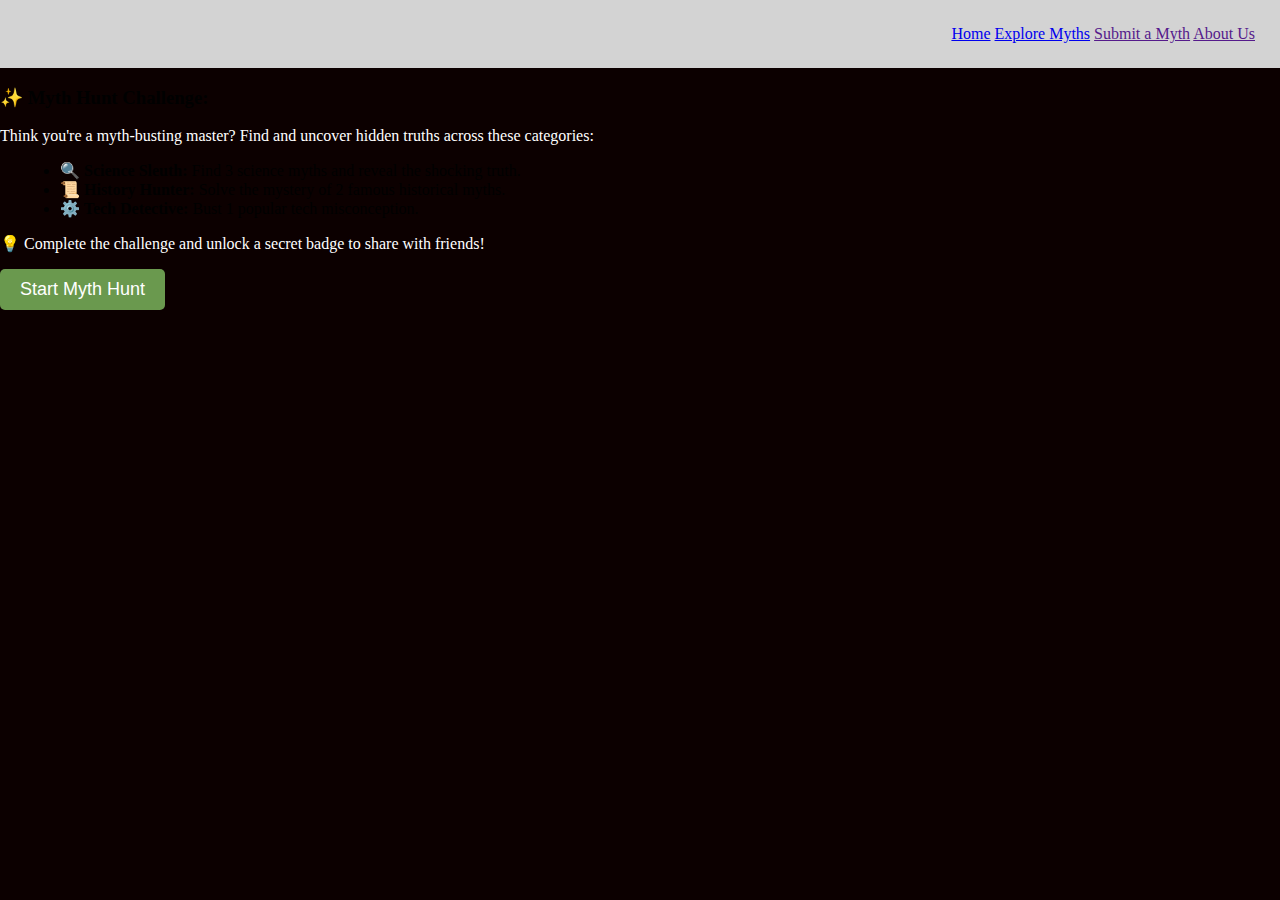
==== Explore Myths.html @ 2bb42fe9 "Automatic commit before Assistant edits" ====
<!DOCTYPE html>
<html>
<link rel="stylesheet" href="style.css">

<title> Myth Busters HQ </title>
<nav>
    <a href="index.html">Home</a>
    <a href="Explore Myths.html">Explore Myths</a>
    <a href=>Submit a Myth</a>
    <a href=>About Us</a>
</nav>
    <div class="special-section">
      <h3 style="color= white"><strong>✨ Myth Hunt Challenge:</strong></h3>
      <p>Think you're a myth-busting master? Find and uncover hidden truths across these categories:</p>
      <ul style="text-align: left; margin: 10px 20px;">
        <li><strong>🔍 Science Sleuth:</strong> Find 3 science myths and reveal the shocking truth.</li>
        <li><strong>📜 History Hunter:</strong> Solve the mystery of 2 famous historical myths.</li>
        <li><strong>⚙️ Tech Detective:</strong> Bust 1 popular tech misconception.</li>
      </ul>
      <p>💡 Complete the challenge and unlock a secret badge to share with friends!</p>
      <button style="padding: 10px 20px; background-color: #6a994e; border: none; border-radius: 5px; color: white; font-size: 18px; cursor: pointer;">Start Myth Hunt</button>
    </div>
---- style.css ----
html, body {
  height: 100%;
  width: 100%;
  background-color: rgb(12, 0, 0);
  margin: 0; /* Removes default browser margin */
  padding: 0;
}
nav {
  text-align:right ;
  float: center;
  background:lightgray;
  padding: 25px;
}
header {
  background-color: rgb(226, 97, 70);
  padding: 30px;
  padding-bottom:10px;
  text-align: center;
  font-size: 15px;
}

h1 {
  color: whitesmoke;
  text-align: center;
}

h2 {
  color: navajowhite;
  text-align: center;
}

.myth-breaking-section {
  display: flex;
  align-items: flex-start;
  gap: 20px; /* Adds spacing between image and text */
  margin: 20px; /* Adds spacing around the section */
}

.myth-image {
  width: 600px; 
  height:550px;
  margin-top: 20px;
  margin-left:50px;
  padding-right:20px;
}

.myth-content {
  display: flex;
  flex-direction: column; /* Stack "What is myth?" and "Break a myth" vertically */
  gap: 20px; /* Space between the sections */
  color: white;
  margin-top: 30px;
  margin-right: 60px;
}

.myth-description {
  font-size: 1.2em;
  color: white; /* Adjusted for better readability on dark background */
  margin-left: 20px; /* Aligns with image */
}

.myth-description h2 {
  margin: 0;
  padding-left: 20px;
  margin-top: 20px;
  margin-bottom: 20px;
}

.myth-description p {
  margin: 0;
  padding-left: 20px; /* Aligns with heading */
}

p {
  color: white;
}
.text-box-container {
  display: flex;
  flex-direction: row;
  gap: 20px; /* Adjust spacing between boxes */
}
.text-box {
  background-color:rgb(200, 91, 50); 
  color: #ffffff; /* White text */
  padding: 20px; 
  padding-bottom: 80px;
  padding-left:30px;
  padding-right:30px;
  margin: 40px ;
  margin-top:20px;/* Center boxes with space around */
  border-radius: 10px; /* Rounded corners */
  width: 80%; /* Box width */
  max-width: 600px; /* Limit box width on large screens */
  text-align: center; /* Center-align text */
  box-shadow: 0 5px 8px rgba(153, 0, 0, 0.3); /* Soft shadow for depth */
}

.text-box h3 {
  margin-bottom: 10px; /* Spacing below heading */
  font-size: 40px; /* Adjust heading size */
}

.text-box p {
  font-size: 30px; /* Adjust paragraph text size */
  margin: 0;
  padding: 0;
  word-wrap: break-word; 
}
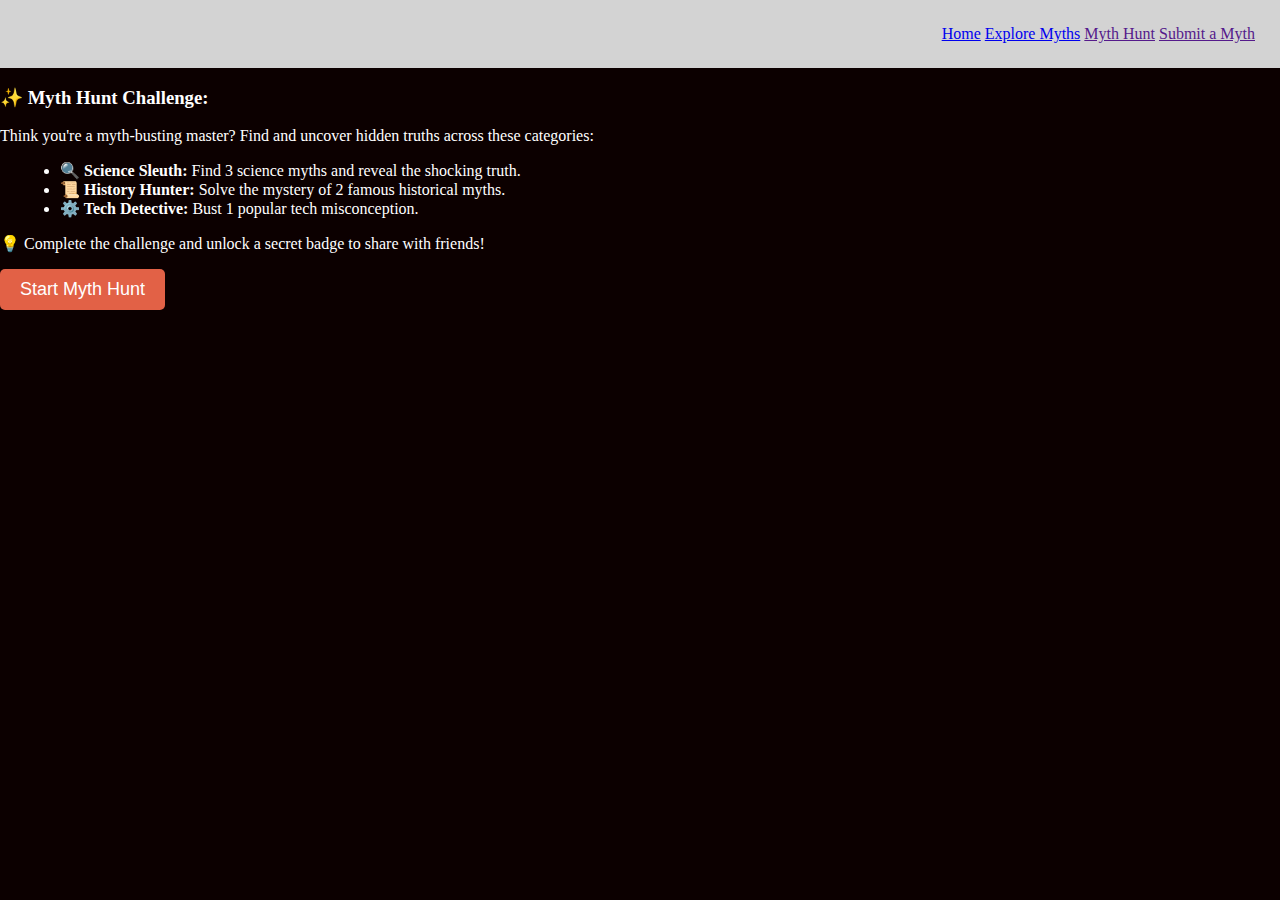
==== commit 680b615b: "Automatic commit before Assistant edits" ====
--- a/Explore Myths.html
+++ b/Explore Myths.html
@@ -6,17 +6,17 @@
 <nav>
     <a href="index.html">Home</a>
     <a href="Explore Myths.html">Explore Myths</a>
+    <a href=>Myth Hunt</a>
     <a href=>Submit a Myth</a>
-    <a href=>About Us</a>
 </nav>
     <div class="special-section">
-      <h3 style="color= white"><strong>✨ Myth Hunt Challenge:</strong></h3>
+    <h3 style="color: white"><strong>✨ Myth Hunt Challenge:</strong></h3>
       <p>Think you're a myth-busting master? Find and uncover hidden truths across these categories:</p>
       <ul style="text-align: left; margin: 10px 20px;">
-        <li><strong>🔍 Science Sleuth:</strong> Find 3 science myths and reveal the shocking truth.</li>
-        <li><strong>📜 History Hunter:</strong> Solve the mystery of 2 famous historical myths.</li>
-        <li><strong>⚙️ Tech Detective:</strong> Bust 1 popular tech misconception.</li>
+        <li style="color: white"><strong style="color: white">🔍 Science Sleuth:</strong> Find 3 science myths and reveal the shocking truth.</li>
+        <li style="color: white"><strong style="color: white">📜 History Hunter:</strong> Solve the mystery of 2 famous historical myths.</li>
+        <li style="color: white"><strong style="color: white">⚙️ Tech Detective:</strong> Bust 1 popular tech misconception.</li>
       </ul>
       <p>💡 Complete the challenge and unlock a secret badge to share with friends!</p>
-      <button style="padding: 10px 20px; background-color: #6a994e; border: none; border-radius: 5px; color: white; font-size: 18px; cursor: pointer;">Start Myth Hunt</button>
+      <button style="padding: 10px 20px; background-color:  rgb(226, 97, 70); border: none; border-radius: 5px; color: white; font-size: 18px; cursor: pointer;">Start Myth Hunt</button>
     </div>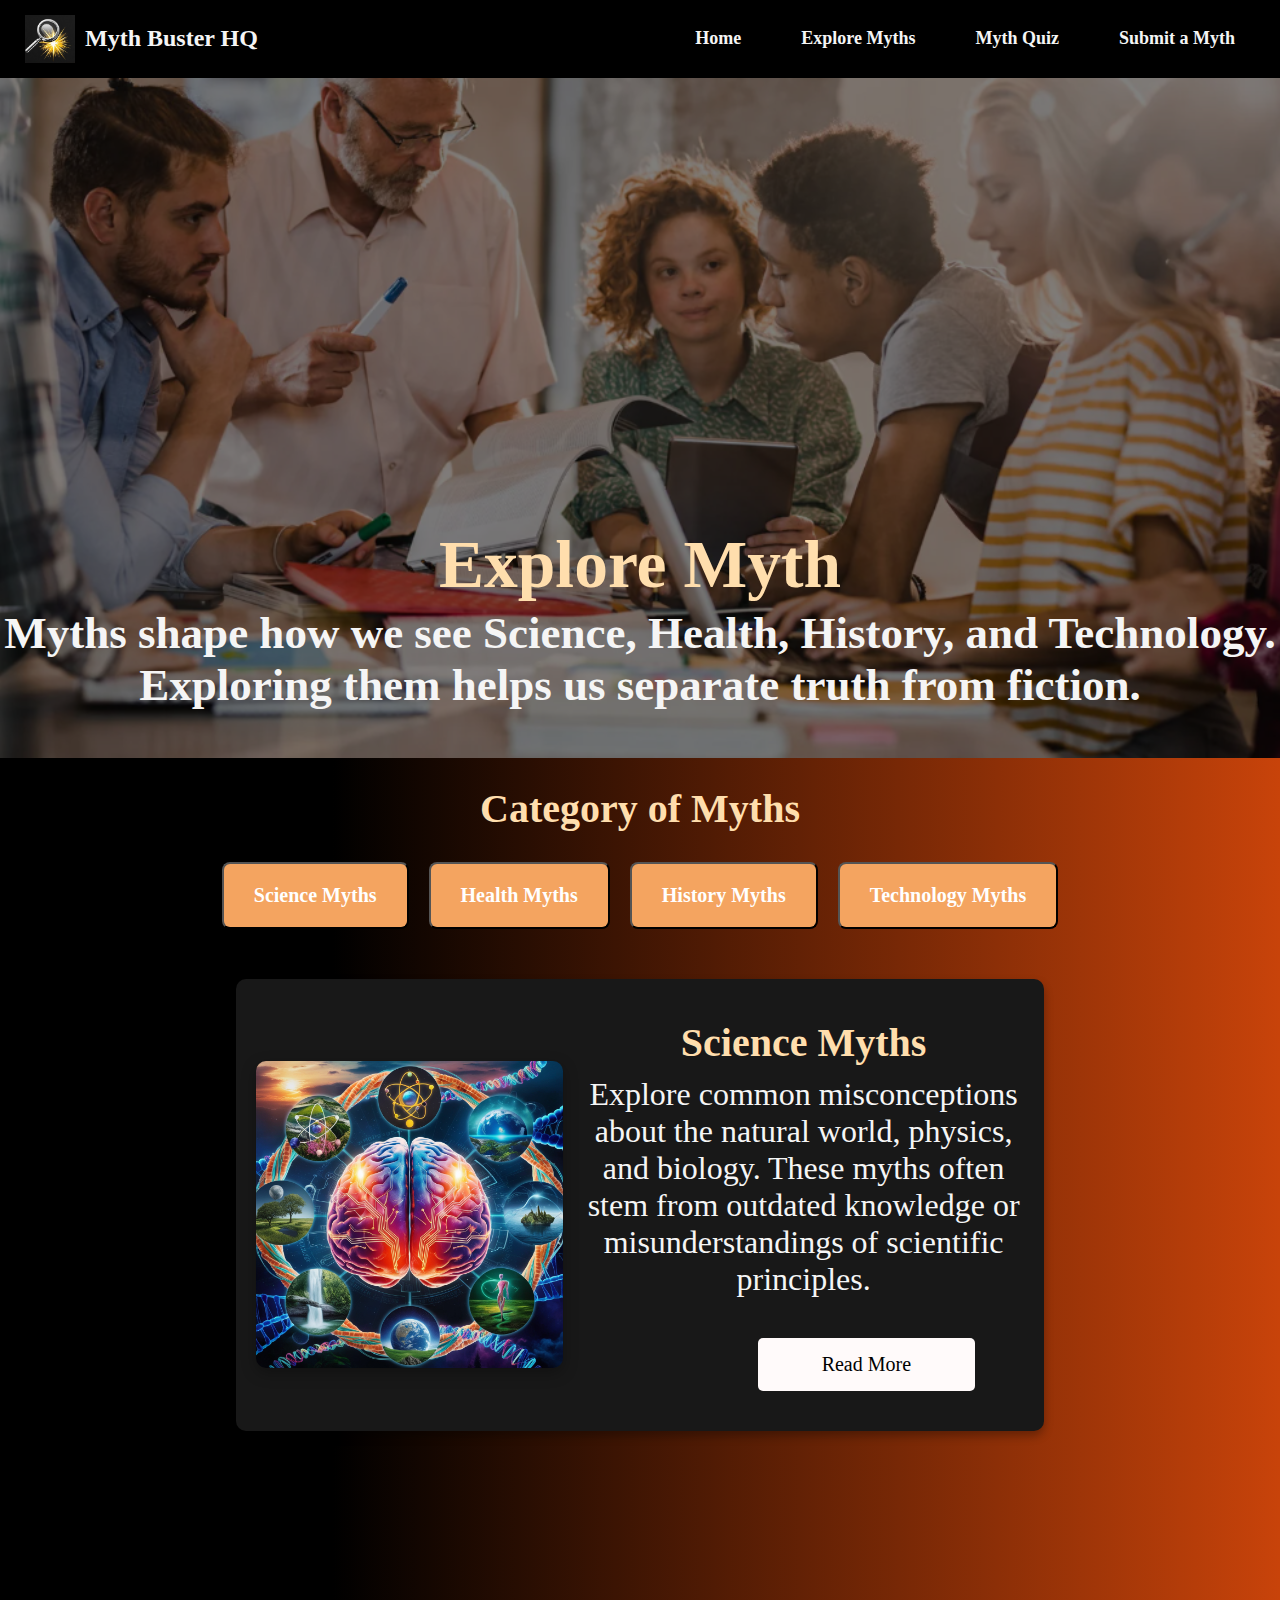
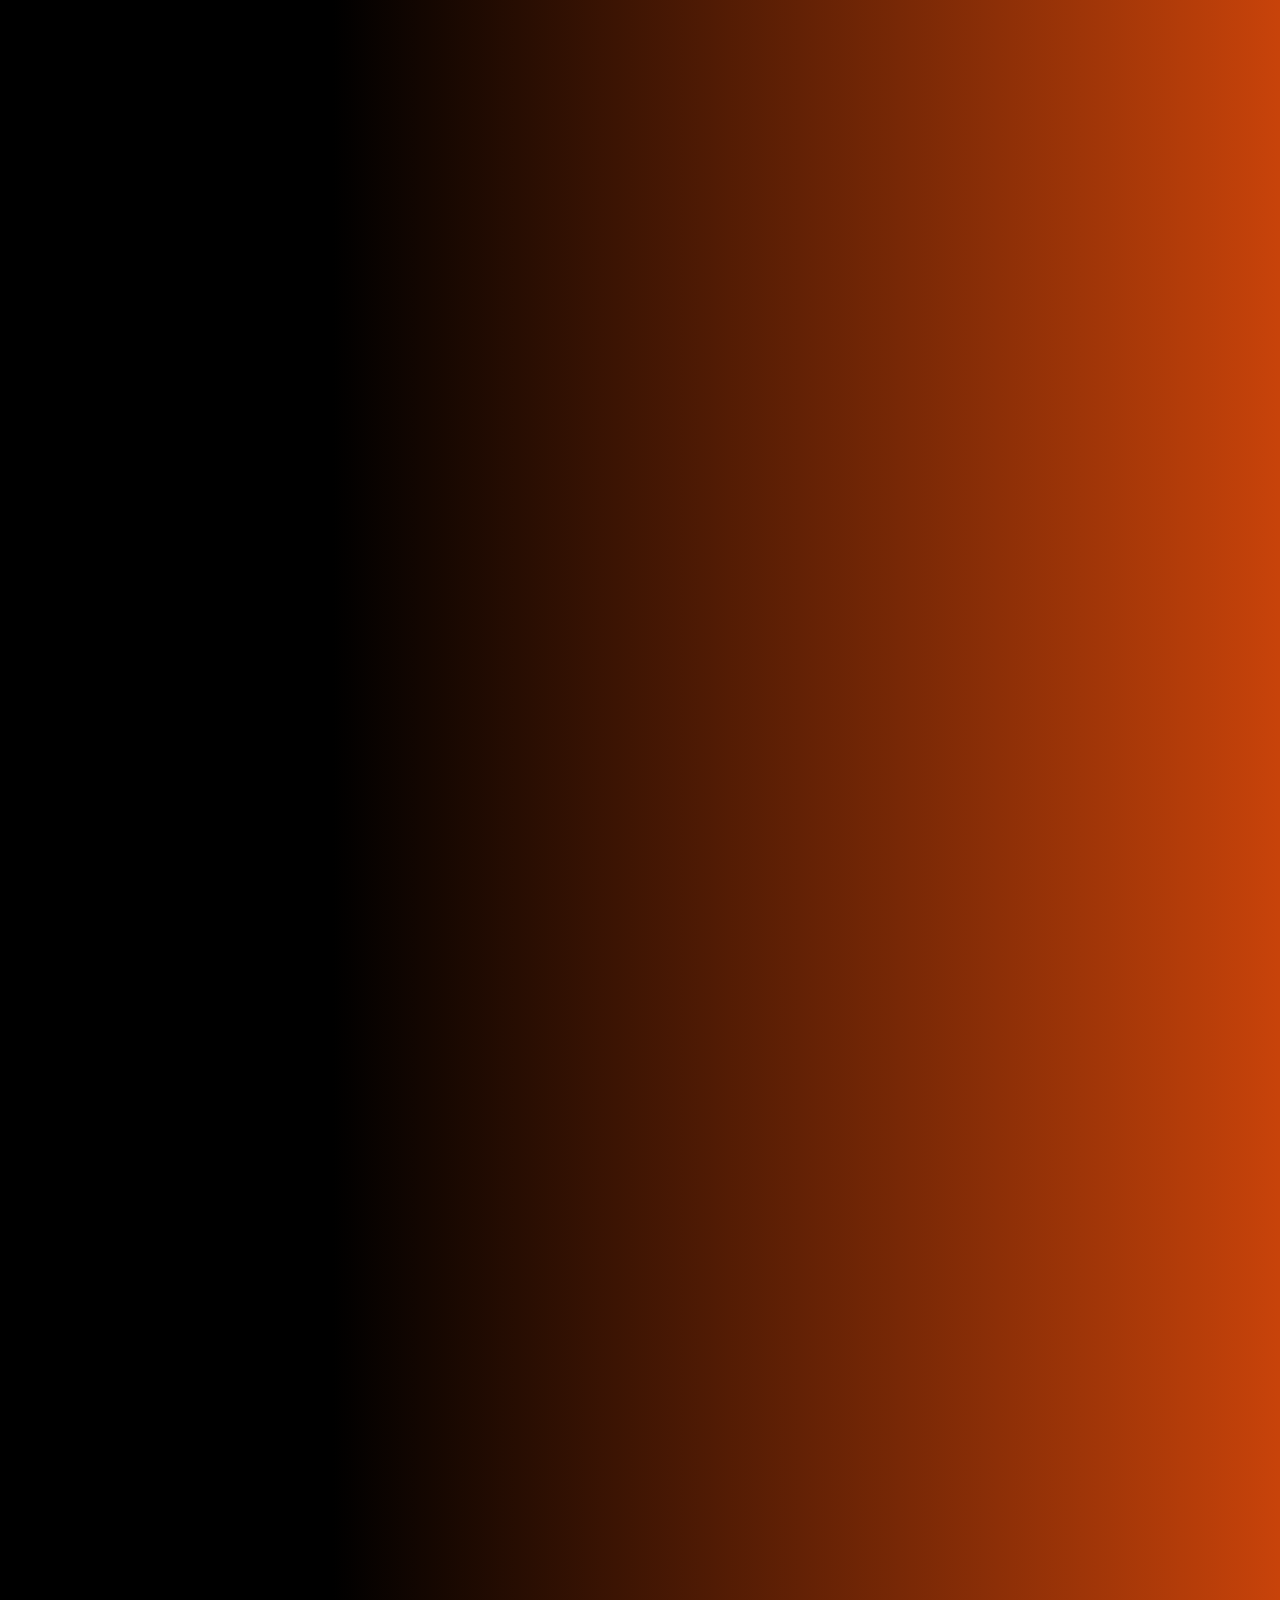
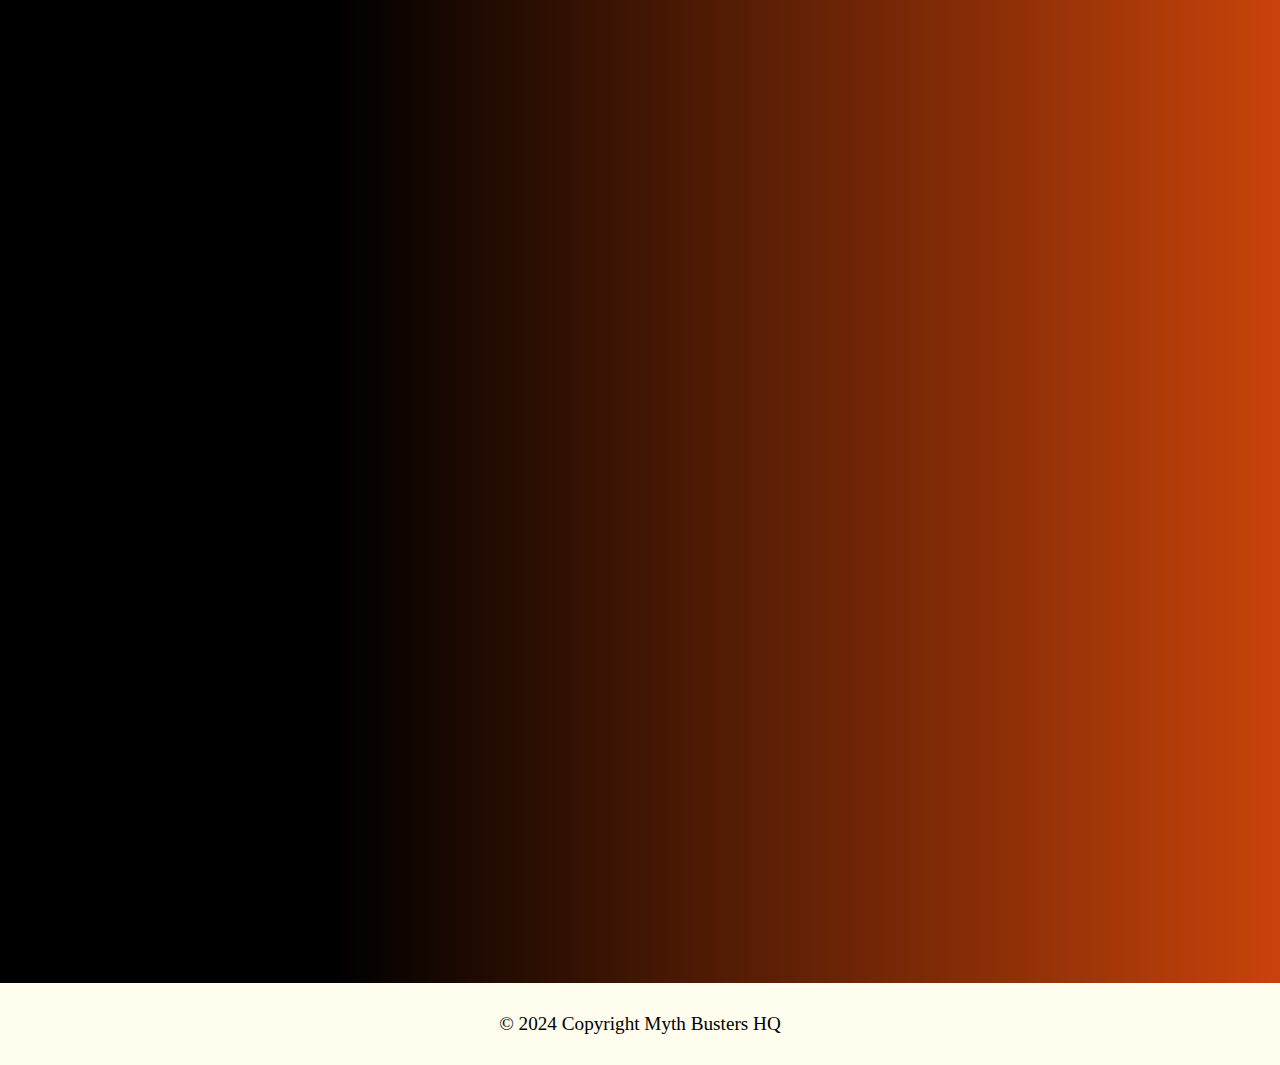
==== commit 8a948b1b: "Initial commit" ====
--- a/Explore Myths.html
+++ b/Explore Myths.html
@@ -1,22 +1,183 @@
 <!DOCTYPE html>
 <html>
 <link rel="stylesheet" href="style.css">
+<nav>
+  <div class="logo-container">
+    <img src="img/logo.png" alt="Myth Buster Logo" class="logo">
+    <span class="site-title">Myth Buster HQ</span>
+  </div>
+  <div class="nav-links">
+  <a href="index.html" class="hover-underline-animation">Home</a>
+  <a href="Explore Myths.html" class="hover-underline-animation">Explore Myths</a>
+  <a href="Myth Hunt.html" class="hover-underline-animation">Myth Quiz</a>
+  <a href="Submit a Myth.html" class="hover-underline-animation">Submit a Myth</a>
+</div>
+</nav>
+<style>
+  header {
+  background-image: url('img/mythheader.png');
+  background-size: cover;
+  background-repeat: no-repeat; /* Prevents tiling */
+  background-color: rgba(0, 0, 0, 0.5); /* Adds a dark transparent overlay */
+  background-blend-mode: overlay; /* Blends the dark overlay with the image */
+  margin-top:0px;
+  padding: 25px;
+  padding-top: 30px;
+  padding-bottom:650px;
+  text-align: center;
+  font-size: 15px;
+  font-weight: bold;
+  height: auto;
+  position: relative;
+}
+.headertext2 h1{
+  position: absolute;
+  top: 65%;
+  left: 50%;
+  transform: translate(-50%, -50%);
+}
+.headertext2 h2{
+position: absolute;
+top: 80%;
+left: 50%;
+transform: translate(-50%, -50%);
+width: 100%; 
+padding: 20px;
+}
+</style>
 
-<title> Myth Busters HQ </title>
-<nav>
-    <a href="index.html">Home</a>
-    <a href="Explore Myths.html">Explore Myths</a>
-    <a href=>Myth Hunt</a>
-    <a href=>Submit a Myth</a>
-</nav>
-    <div class="special-section">
-    <h3 style="color: white"><strong>✨ Myth Hunt Challenge:</strong></h3>
-      <p>Think you're a myth-busting master? Find and uncover hidden truths across these categories:</p>
-      <ul style="text-align: left; margin: 10px 20px;">
-        <li style="color: white"><strong style="color: white">🔍 Science Sleuth:</strong> Find 3 science myths and reveal the shocking truth.</li>
-        <li style="color: white"><strong style="color: white">📜 History Hunter:</strong> Solve the mystery of 2 famous historical myths.</li>
-        <li style="color: white"><strong style="color: white">⚙️ Tech Detective:</strong> Bust 1 popular tech misconception.</li>
-      </ul>
-      <p>💡 Complete the challenge and unlock a secret badge to share with friends!</p>
-      <button style="padding: 10px 20px; background-color:  rgb(226, 97, 70); border: none; border-radius: 5px; color: white; font-size: 18px; cursor: pointer;">Start Myth Hunt</button>
-    </div>+<header>
+  <title> Myth Busters HQ </title>
+  <div class="headertext2">
+  <h1 style="text-align:center; font-size:450%;color: navajowhite;">Explore Myth</h1>
+  <h2 style="text-align:center; font-size:300%;color: whitesmoke;">Myths shape how we see Science, Health, History, and Technology.<br> Exploring them helps us separate truth from fiction.</br>
+  </h2></div>
+</header>
+  <body>
+      <main>
+        <h1 style="font-size:250%;color: navajowhite;gap:10px;">Category of Myths</h1>
+        <div class="category-buttons">
+          <button class="btn" onclick="changeContent('science')">Science Myths</button>
+          <button class="btn" onclick="changeContent('health')">Health Myths</button>
+          <button class="btn" onclick="changeContent('history')">History Myths</button>
+          <button class="btn" onclick="changeContent('technology')">Technology Myths</button>
+        </div>
+        <div class="content">
+          <img id="category-image" src="science.jpg" alt="Science Image">
+          <div class="text-content">
+            <h2 id="category-title">Science Myths</h2>
+            <p id="category-description">
+              Explore common misconceptions about the natural world, physics, and biology. These myths often stem from outdated knowledge or misunderstandings of scientific principles.
+            </p>
+            <a id="readmore-link" href="https://www.osc.org/popular-science-myths-debunked-clearing-up-misconceptions/" class="readmore" target="_blank">Read More</a>
+          </div>
+        </div>
+      </main>
+      
+      <script>
+        function changeContent(category) {
+          const title = document.getElementById('category-title');
+          const description = document.getElementById('category-description');
+          const image = document.getElementById('category-image');
+          const readMoreLink = document.getElementById('readmore-link'); // Select the Read More link
+      
+          if (category === 'science') {
+            title.textContent = 'Science Myths';
+            description.textContent =
+              'Explore common misconceptions about the natural world, physics, and biology. These myths often stem from outdated knowledge or misunderstandings of scientific principles.';
+            image.src = 'science.jpg';
+            image.alt = 'Science Image';
+            readMoreLink.href = 'https://www.osc.org/popular-science-myths-debunked-clearing-up-misconceptions/';
+          } else if (category === 'health') {
+            title.textContent = 'Health Myths';
+            description.textContent =
+              'Delve into widely believed health and wellness misconceptions, often perpetuated by misinformation or fear. Learn what science really says about your body and health habits.';
+            image.src = 'health.jpg';
+            image.alt = 'Health Image';
+            readMoreLink.href = 'https://www.mountelizabeth.com.sg/health-plus/article/10-health-myths-debunked';
+          } else if (category === 'history') {
+            title.textContent = 'History Myths';
+            description.textContent =
+              'Uncover myths that distort historical events or figures. These arise from exaggerations, misinterpretations, or myths perpetuated over time.';
+            image.src = 'history.jpg';
+            image.alt = 'History Image';
+            readMoreLink.href = 'https://www.thoughtco.com/top-historical-myths-debunked-1221615';
+          } else if (category === 'technology') {
+            title.textContent = 'Technology Myths';
+            description.textContent =
+              'Discover myths about how technology works and its impact on our lives. These often come from fears of new advancements or a lack of understanding.';
+            image.src = 'technology.jpg';
+            image.alt = 'Technology Image';
+            readMoreLink.href = 'https://connectedplatforms.com.au/tech-myths-that-still-persist/';
+          }
+        }
+      </script>
+      
+<div class="description">
+  <h1 style="font-size:250%;">Science</h1>
+   <p style="font-size:200%"><strong>Lightning never strikes the same place twice</strong><br>
+   Truth: Lightning frequently strikes the same location, especially tall structures like skyscrapers or trees.</p>
+   <p style="font-size:200%"><strong>Sugar causes hyperactivity in children</strong><br>
+   Truth: Studies have shown no direct link between sugar consumption and hyperactivity.</p>
+   <p style="font-size:200%"><strong>Vaccines cause autism</strong><br>
+  Truth: Numerous scientific studies have proven no connection between vaccines and autism.</p>
+</div>
+<div class="description">
+  <h1 style="font-size:250%;">Health</h1>
+    <p style="font-size:200%"><strong>Eating carrots improves your eyesight</strong> <br>
+    Truth: While carrots contain vitamin A, which is essential for eye health, they won’t dramatically enhance vision.</p>
+    <p style="font-size:200%"><strong>Shaving hair makes it grow back thicker</strong> <br>
+    Truth: Hair appears thicker due to the blunt ends after shaving, not because it grows back denser.</p>
+    <p style="font-size:200%"><strong>You need to drink eight glasses of water a day</strong> <br>
+   Truth:Water intake varies by individual needs, and many foods and drinks contribute to hydration.</p>
+</div>
+<div class="description">
+   <h1 style="font-size:250%;">History</h1>
+    <p style="font-size:200%"><strong>Vikings wore horned helmets</strong><br>
+    Truth: There’s no evidence that Vikings wore horned helmets; this image comes from 19th-century opera.</p>
+    <p style="font-size:200%"><strong>Napoleon was very short</strong><br>
+    Truth:  Napoleon was of average height for his time; the myth arose from confusion over French and British measurement units.</p>
+    <p style="font-size:200%"><strong>Einstein failed math as a child</strong><br>
+   Truth: Einstein excelled in math and physics from a young age.</p>
+</div>
+<div class="description">
+   <h1 style="font-size:250%;">Technology</h1>
+     <p style="font-size:200%"><strong>Macs can't get viruses</strong> <br>
+     Truth: Macs are susceptible to malware and viruses, just like other computers, although less frequently targeted.</p>
+     <p style="font-size:200%"><strong>Charging your phone overnight damages the battery</strong> <br>
+     Truth: Modern smartphones are designed to stop charging once the battery is full.</p>
+     <p style="font-size:200%"><strong> Private browsing mode keeps you completely anonymous </strong> <br>
+    Truth:Private browsing only hides your activity locally, not from your internet service provider or websites.</p>
+</div>
+<script>
+  document.querySelectorAll('.description').forEach(element => {
+  element.addEventListener('mouseover', () => {
+    element.style.opacity = '1';
+    element.style.transform = 'translateY(0)';
+    element.style.transition = 'opacity 0.8s ease, transform 0.8s ease';
+  });
+});
+</script>
+<button onclick="topFunction()" id="myBtn" title="Go to top">^</button>
+<script>
+  let mybutton = document.getElementById("myBtn");
+  window.onscroll = function() {scrollFunction()};
+  
+  function scrollFunction() {
+    if (document.body.scrollTop > 20 || document.documentElement.scrollTop > 20) {
+      mybutton.style.display = "block";
+    } else {
+      mybutton.style.display = "none";
+    }
+  }
+  // When the user clicks on the button, scroll to the top of the document
+  function topFunction() {
+    document.body.scrollTop = 0;
+    document.documentElement.scrollTop = 0;
+  }
+  </script>
+
+   <div style="background-color:rgb(255, 254, 238);font-size:120%;text-align:center;padding:30px;margin-top:10px;">©
+    2024 Copyright Myth Busters HQ</div>
+  </body>
+</html>
--- a/style.css
+++ b/style.css
@@ -1,26 +1,108 @@
 html, body {
   height: 100%;
   width: 100%;
-  background-color: rgb(12, 0, 0);
-  margin: 0; /* Removes default browser margin */
-  padding: 0;
-}
+background: rgb(0,0,0);
+background: linear-gradient(90deg, rgba(0,0,0,1) 26%, rgba(200,67,10,1) 100%, rgba(173,91,27,1) 100%, rgba(0,212,255,1) 100%);
+margin: 0;
+padding: 0;
+}
+
 nav {
-  text-align:right ;
-  float: center;
-  background:lightgray;
+  display: flex; /* Flexbox for aligning items horizontally */
+  align-items: center; /* Vertically align items */
+  justify-content: space-between;
+  background: black;
+  padding: 15px 25px;
+  position: relative; /* Ensure the navbar stays at the top */
+  z-index: 2;
+}
+.logo-container {
+  display: flex; /* Flexbox to align the logo and title horizontally */
+  align-items: center; /* Vertically center the logo and title */
+}
+
+.logo {
+  width: 50px;
+  height: auto;
+  margin-right: 10px; /* Space between the logo and title */
+}
+
+.site-title {
+  font-size: 24px;
+  font-weight: bold;
+  color: whitesmoke;
+}
+.nav-links {
+  display: flex; /* Flexbox for horizontal layout of links */
+  gap: 20px; /* Add consistent spacing between the links */
+}
+
+nav a {
+  color: whitesmoke;
+  text-decoration: none;
+  padding: 10px 20px;
+  font-size: 18px;
+  font-weight: bold;
+  transition: color 0.3s ease; /* Smooth color transition */
+}
+
+nav a.hover-underline-animation {
+  display: inline-block;
+  position: relative;
+}
+
+nav a.hover-underline-animation:after {
+  content: '';
+  position: absolute;
+  width: 100%;
+  transform: scaleX(0);
+  height: 2px;
+  bottom: 0;
+  left: 0;
+  background-color: rgb(226, 97, 70); /* Match the underline color with the theme */
+  transform-origin: bottom right;
+  transition: transform 0.25s ease-out;
+}
+
+nav a.hover-underline-animation:hover:after {
+  transform: scaleX(1);
+  transform-origin: bottom left;
+}
+
+header {
+  background-image: url('img/mythheader3.png');
+  background-size: cover;
+  background-repeat: no-repeat; /* Prevents tiling */
+  background-color: rgba(0, 0, 0, 0.5); /* Adds a dark transparent overlay */
+  background-blend-mode: overlay; /* Blends the dark overlay with the image */
+  margin-top:0px;
   padding: 25px;
-}
-header {
-  background-color: rgb(226, 97, 70);
-  padding: 30px;
-  padding-bottom:10px;
+  padding-top: 30px;
+  padding-bottom:650px;
   text-align: center;
   font-size: 15px;
-}
+  font-weight: bold;
+  height: auto;
+  position: relative;
+}
+.headertext h1{
+  position: absolute;
+  top: 65%;
+  left: 50%;
+  transform: translate(-50%, -50%);
+}
+.headertext h2{
+position: absolute;
+top: 80%;
+left: 50%;
+transform: translate(-50%, -50%);
+width: 100%; 
+padding: 20px;
+}
+
 
 h1 {
-  color: whitesmoke;
+  color: navajowhite;
   text-align: center;
 }
 
@@ -37,7 +119,7 @@
 }
 
 .myth-image {
-  width: 600px; 
+  width: 600px;
   height:550px;
   margin-top: 20px;
   margin-left:50px;
@@ -74,16 +156,22 @@
 p {
   color: white;
 }
+.video-container {
+  display: flex;
+  justify-content: center; /* Center horizontally */
+  align-items: center;    /* Center vertically */
+}
+
 .text-box-container {
-  display: flex;
-  flex-direction: row;
-  gap: 20px; /* Adjust spacing between boxes */
+    display: flex;
+    flex-direction: row;
+    gap: 20px; /* Adjust spacing between boxes */
 }
 .text-box {
-  background-color:rgb(200, 91, 50); 
+  background-color:rgb(200, 91, 50);
   color: #ffffff; /* White text */
-  padding: 20px; 
-  padding-bottom: 80px;
+  padding: 20px;
+  padding-bottom: 90px;
   padding-left:30px;
   padding-right:30px;
   margin: 40px ;
@@ -93,8 +181,14 @@
   max-width: 600px; /* Limit box width on large screens */
   text-align: center; /* Center-align text */
   box-shadow: 0 5px 8px rgba(153, 0, 0, 0.3); /* Soft shadow for depth */
-}
-
+  transition: all 0.3s ease-in-out;
+  cursor: pointer;
+}
+.text-box:hover {
+  background-color: rgb(230, 110, 60);
+  transform: translateY(-5px); /* Moves the box slightly up */
+  box-shadow: 0 10px 15px rgba(153, 0, 0, 0.5);
+}
 .text-box h3 {
   margin-bottom: 10px; /* Spacing below heading */
   font-size: 40px; /* Adjust heading size */
@@ -104,7 +198,117 @@
   font-size: 30px; /* Adjust paragraph text size */
   margin: 0;
   padding: 0;
-  word-wrap: break-word; 
-}
-
-
+  word-wrap: break-word;
+}
+.category-buttons {
+  display: flex;
+  justify-content: center;
+  gap: 20px;
+  margin-top: 30px;
+}
+
+.btn {
+  font-family:Georgia, 'Times New Roman', Times, serif;
+  background-color:sandybrown;
+  color: white;
+  padding: 20px 30px;
+  border-radius: 8px;
+  font-size: 20px;
+  font-weight: bold;
+  cursor: pointer;
+  transition: background-color 0.3s ease; /* Smooth color change */
+}
+
+.btn:hover {
+  background-color: rgb(200, 91, 50);  /* Slightly lighter orange */
+  transform: scale(1.1); /* Enlarges slightly on hover */
+}
+#myBtn {
+  display: none;
+  position: fixed;
+  bottom: 20px;
+  right: 30px;
+  z-index: 99;
+  border:none;
+  background-color:white;
+  color: black;
+  cursor: pointer;
+  border-radius:50%;
+  padding: 5px;
+  font-size: 25px;
+  height: 40px;
+  width: 40px;
+}
+
+#myBtn:hover {
+  background-color:transparent;
+}
+.content {
+  padding: 40px 20px;
+  margin: 50px auto;
+  background-color: rgb(24, 24, 24); /* Darker section background for contrast */
+  width: 60%;
+  border-radius: 10px;
+  box-shadow: 0 5px 10px rgba(0, 0, 0, 0.3);
+  display: flex;
+  align-items: center; 
+  gap: 20px;
+}
+.text-content {
+  display: flex;
+  flex-direction: column; /* Stack h2 and p vertically */
+  text-align: center;
+  word-break: normal;
+}
+.content h2{
+  font-size:250%;
+  margin: 0 0 10px 0;
+}
+.content p{
+  font-size:200%;
+  color: whitesmoke;
+  margin: 0;
+}
+.content img {
+  max-width: 40%;
+  height: auto;
+  margin-top: 20px;
+  border-radius: 10px;
+  box-shadow: 0 5px 15px rgba(0, 0, 0, 0.3);
+
+}
+.readmore {
+  display: inline-block;
+  margin-top: 40px;
+  margin-left:175px;
+  padding: 15px 20px;
+  width: 40%;
+  font-size: 20px;
+  background:snow	;
+  color:black;
+  text-decoration: none;
+  border-radius: 5px;
+  transition: background 0.3s ease;
+}
+
+.readmore:hover {
+  background: rgb(24, 24, 24);
+  color:rgb(226, 97, 70);
+}
+.description {
+  padding: 50px 15px;
+  margin: 50px auto;
+  background-color: rgb(24, 24, 24); /* Darker section background for contrast */
+  width: 80%;
+  border-radius: 10px;
+  box-shadow: 0 5px 10px rgba(0, 0, 0, 0.3);
+  text-align: left;
+  opacity: 0; /* Initially hidden */
+  transform: translateY(20px); /* Initially shifted down */
+  transition: opacity 0.4s ease, transform 0.4s ease; /* Smooth transition */
+}
+
+.description:hover {
+  opacity: 1; /* Fully visible */
+  transform: translateY(0); /* Move to original position */
+}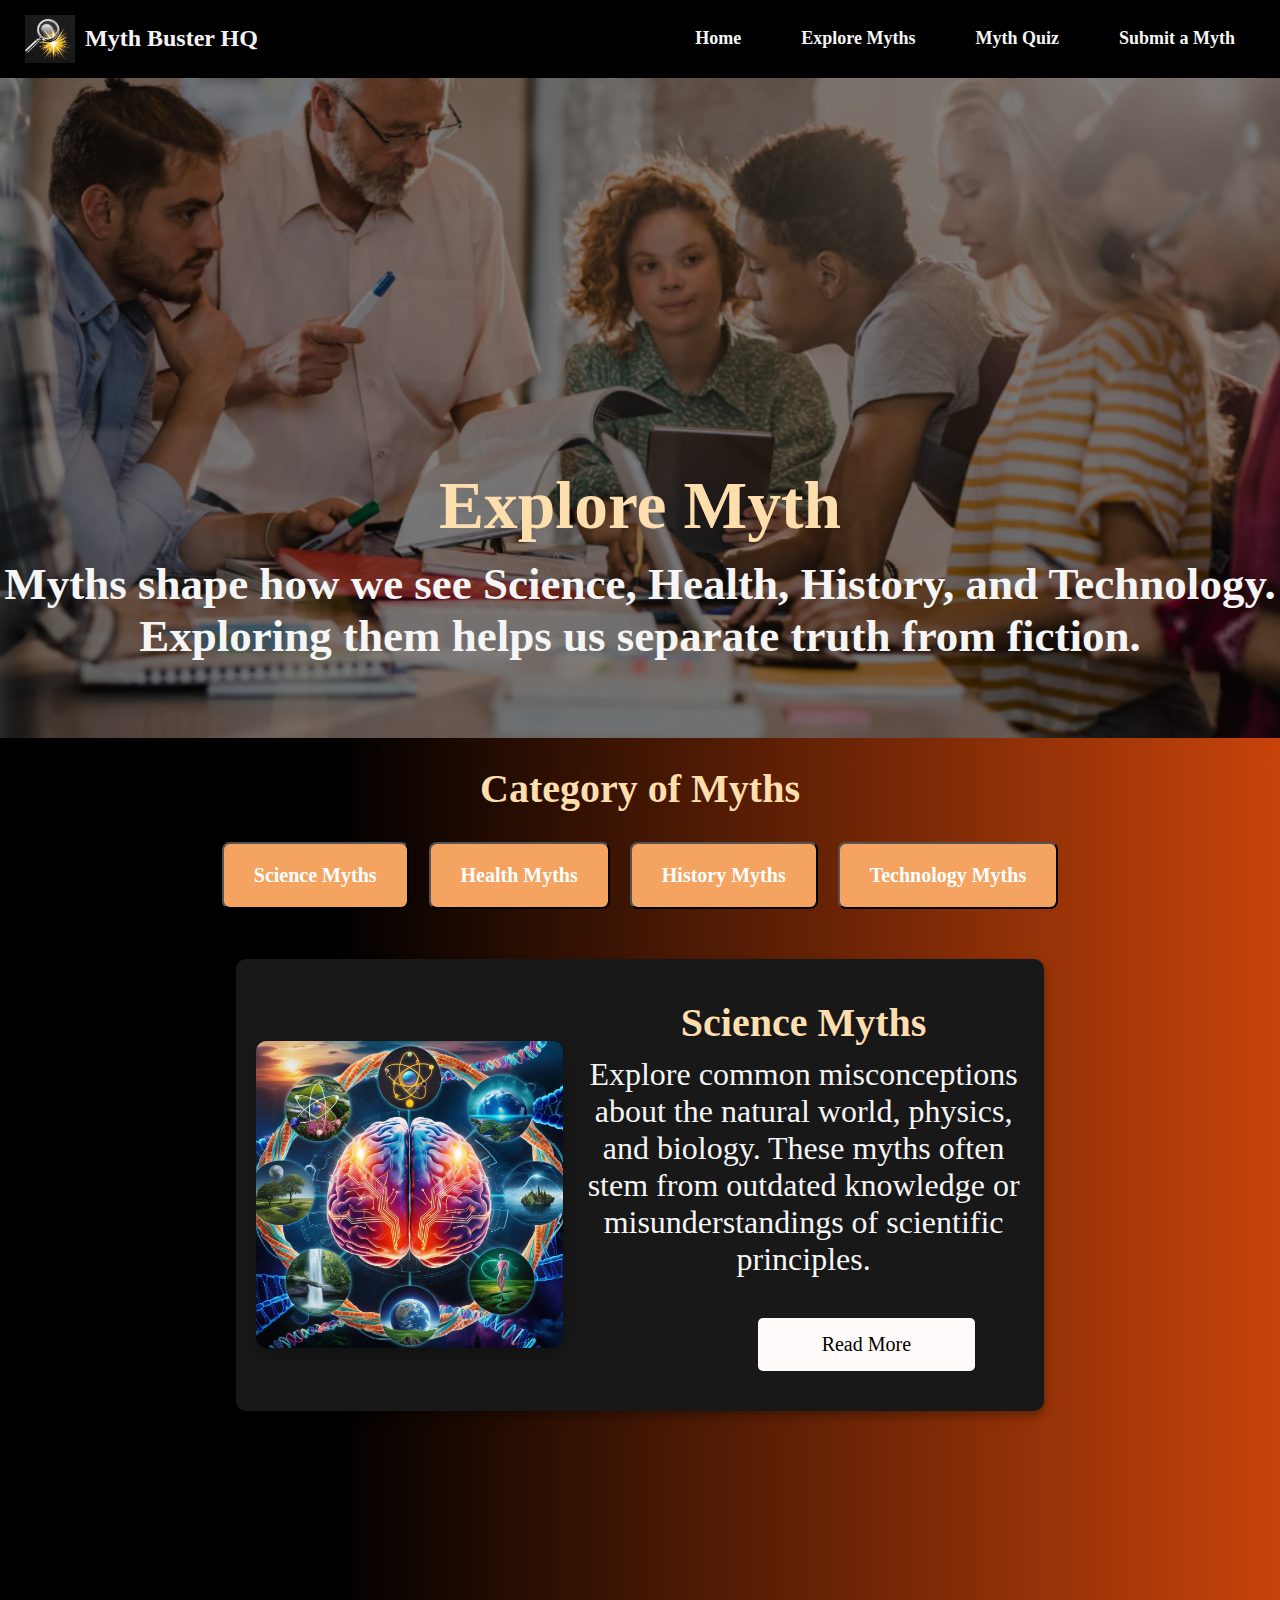
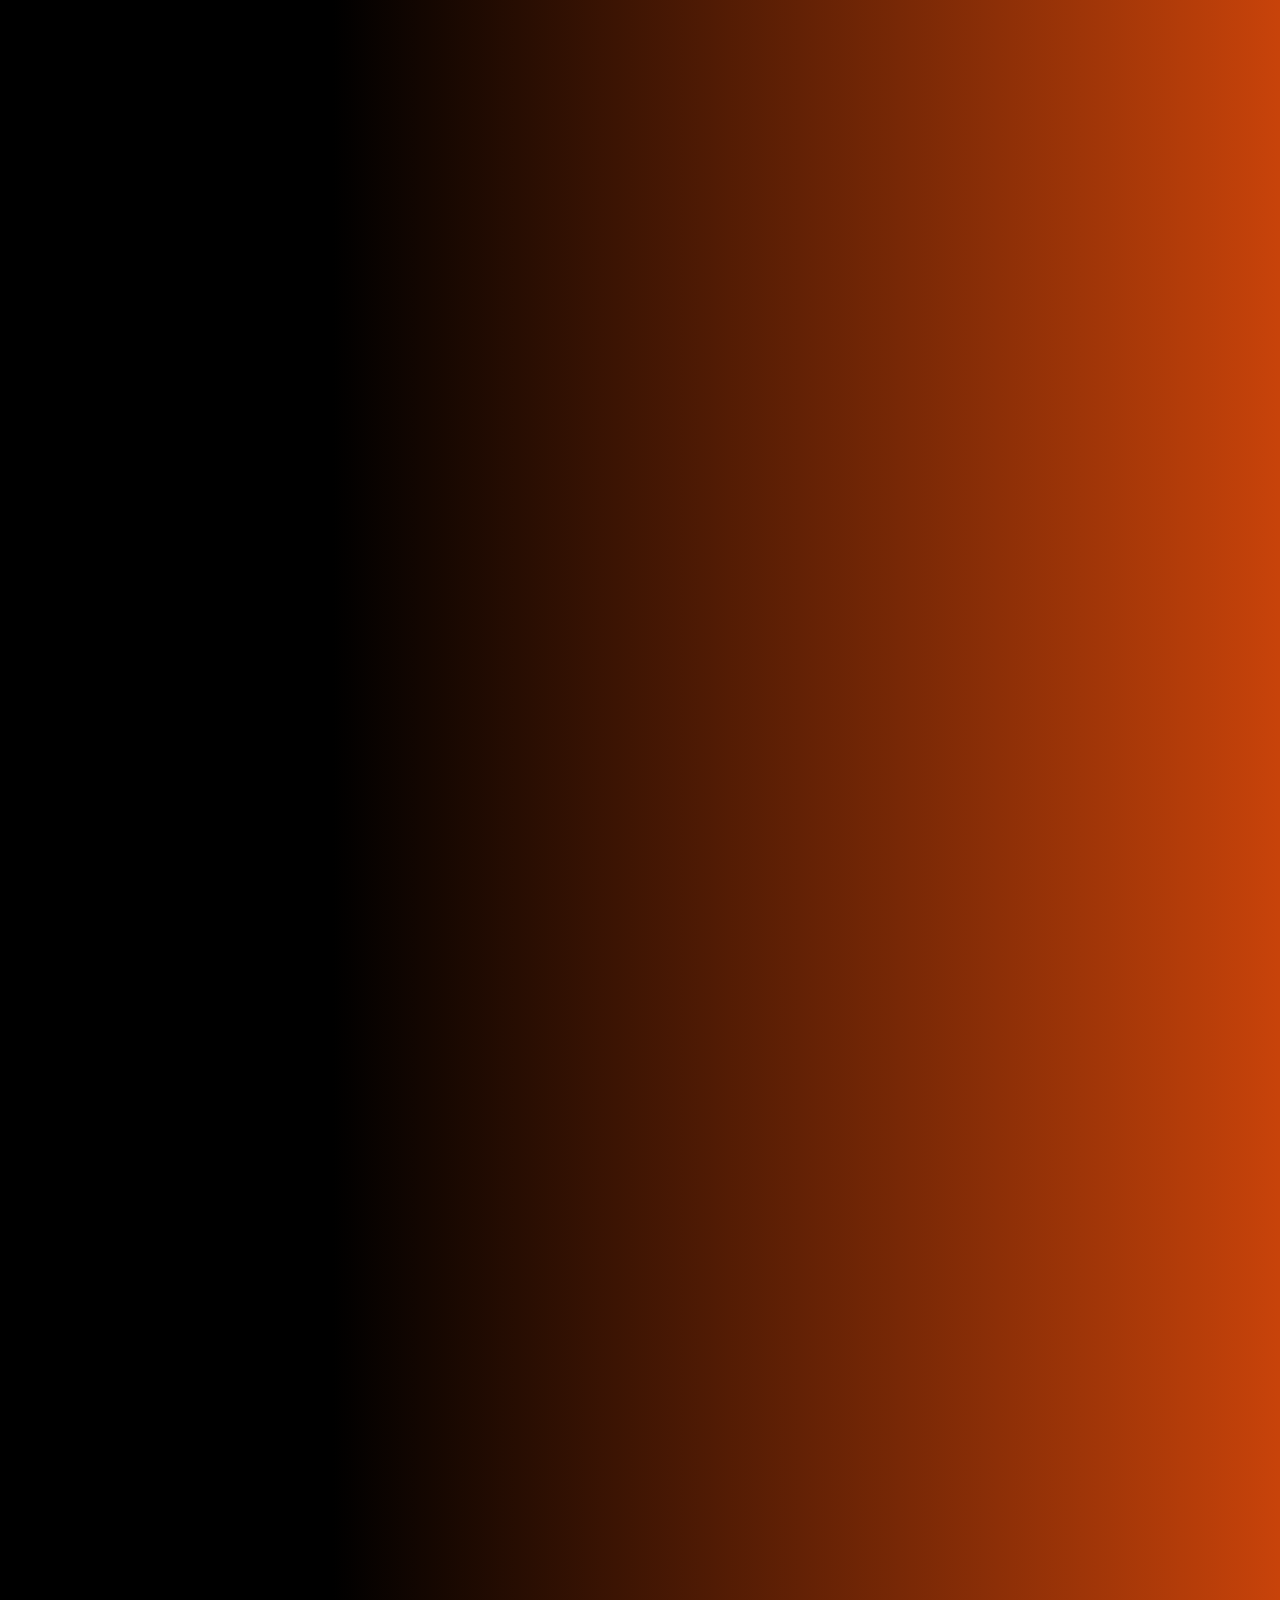
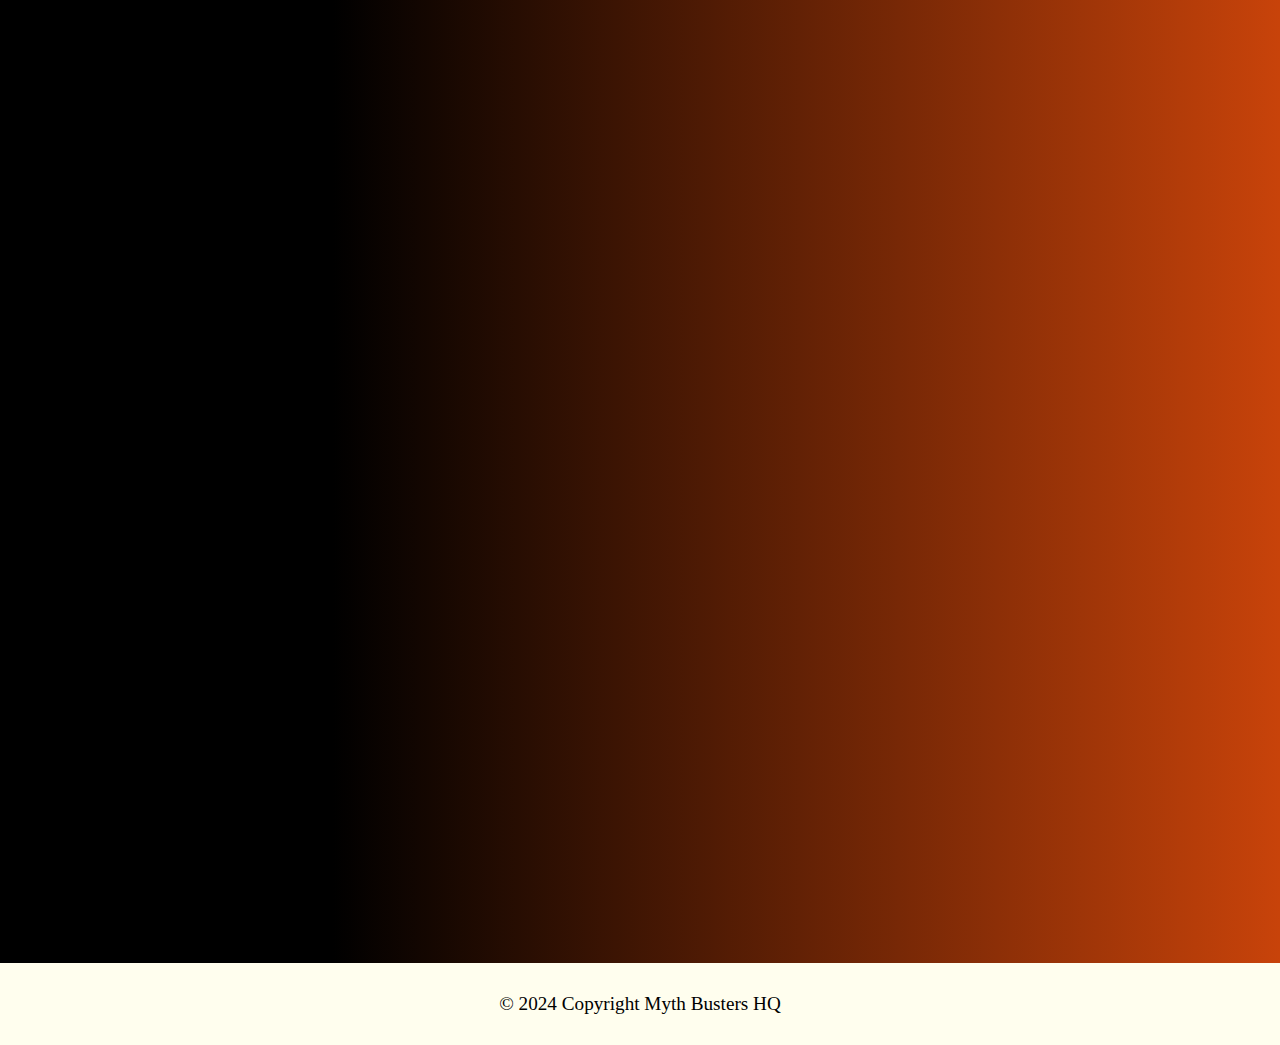
==== commit 62d350b7: "更新说明" ====
--- a/Explore Myths.html
+++ b/Explore Myths.html
@@ -1,6 +1,7 @@
 <!DOCTYPE html>
 <html>
 <link rel="stylesheet" href="style.css">
+<link rel="icon" type="image/x-icon" href="img/logo.png">
 <nav>
   <div class="logo-container">
     <img src="img/logo.png" alt="Myth Buster Logo" class="logo">
@@ -23,7 +24,7 @@
   margin-top:0px;
   padding: 25px;
   padding-top: 30px;
-  padding-bottom:650px;
+  padding-bottom:630px;
   text-align: center;
   font-size: 15px;
   font-weight: bold;
@@ -32,13 +33,13 @@
 }
 .headertext2 h1{
   position: absolute;
-  top: 65%;
+  top: 58%;
   left: 50%;
   transform: translate(-50%, -50%);
 }
 .headertext2 h2{
 position: absolute;
-top: 80%;
+top: 75%;
 left: 50%;
 transform: translate(-50%, -50%);
 width: 100%; 
--- a/style.css
+++ b/style.css
@@ -78,7 +78,7 @@
   margin-top:0px;
   padding: 25px;
   padding-top: 30px;
-  padding-bottom:650px;
+  padding-bottom:630px;
   text-align: center;
   font-size: 15px;
   font-weight: bold;
@@ -87,13 +87,13 @@
 }
 .headertext h1{
   position: absolute;
-  top: 65%;
+  top: 58%;
   left: 50%;
   transform: translate(-50%, -50%);
 }
 .headertext h2{
 position: absolute;
-top: 80%;
+top: 75%;
 left: 50%;
 transform: translate(-50%, -50%);
 width: 100%; 
